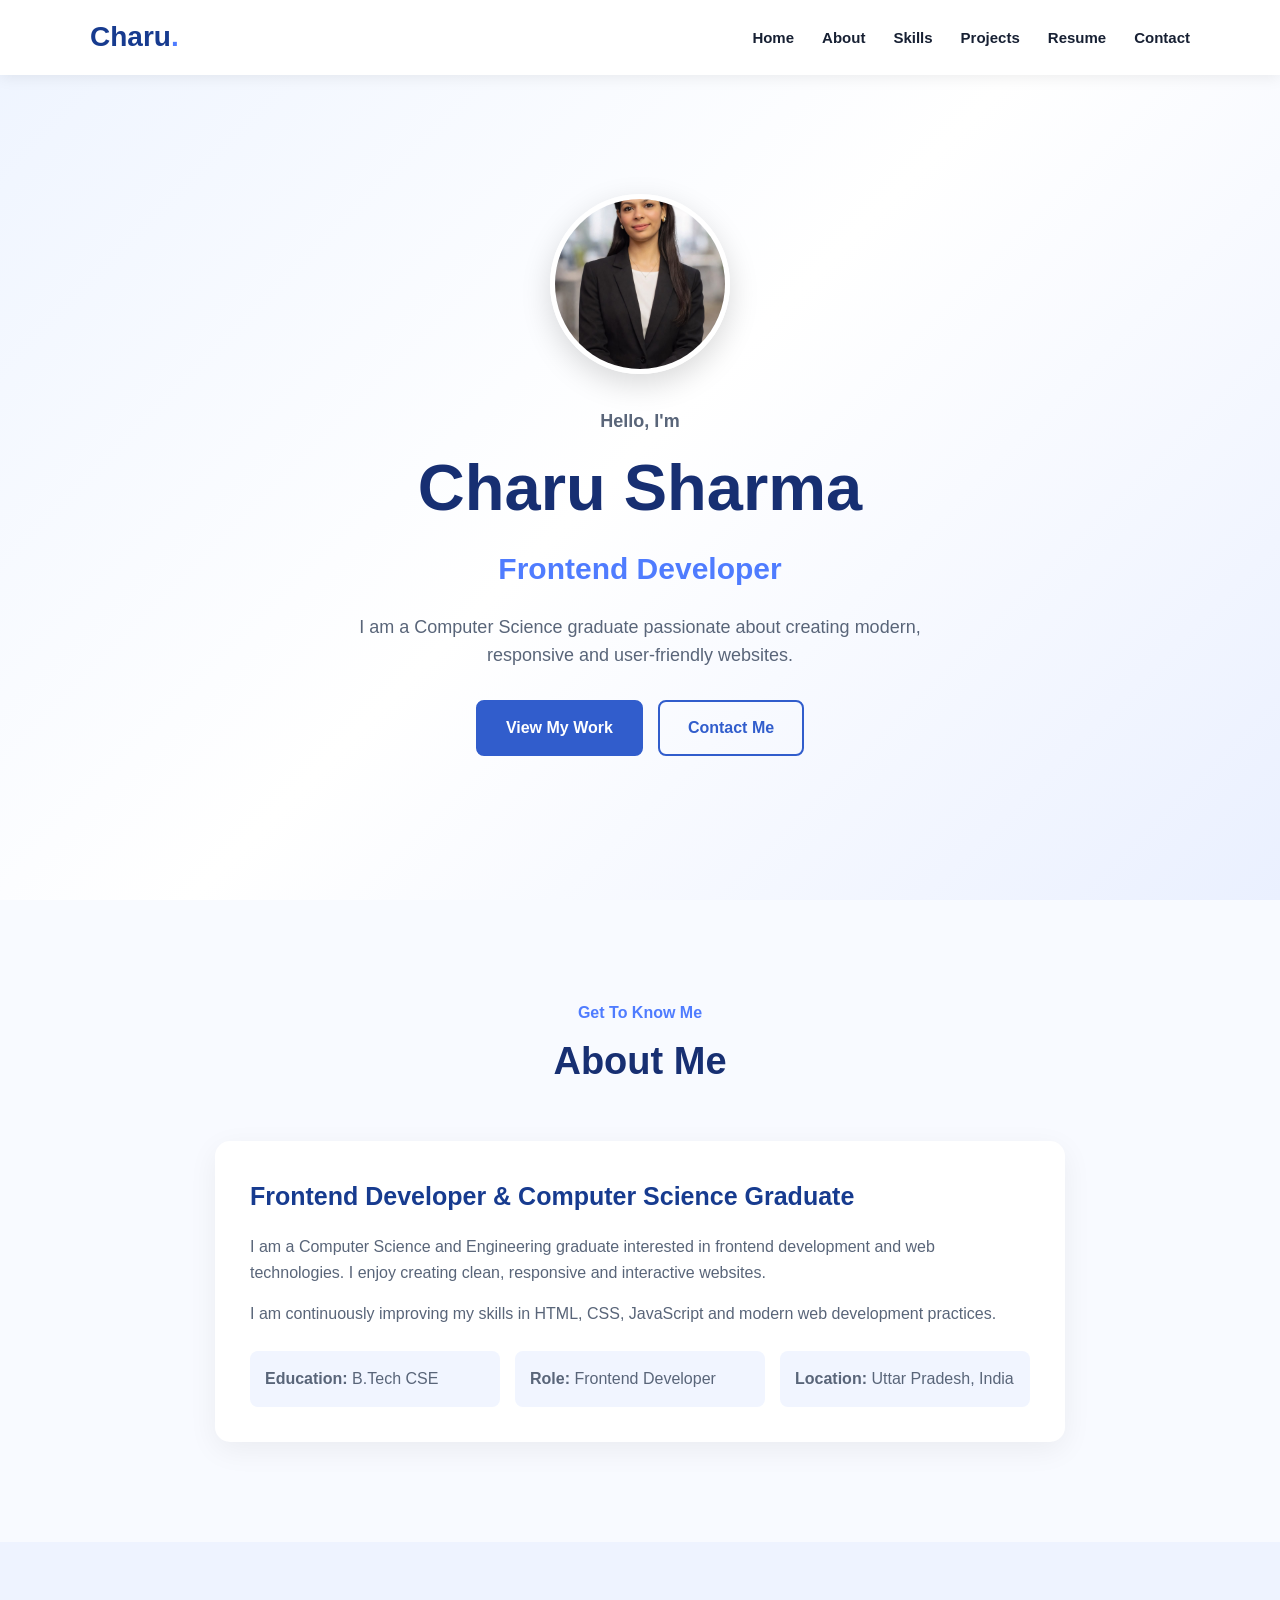
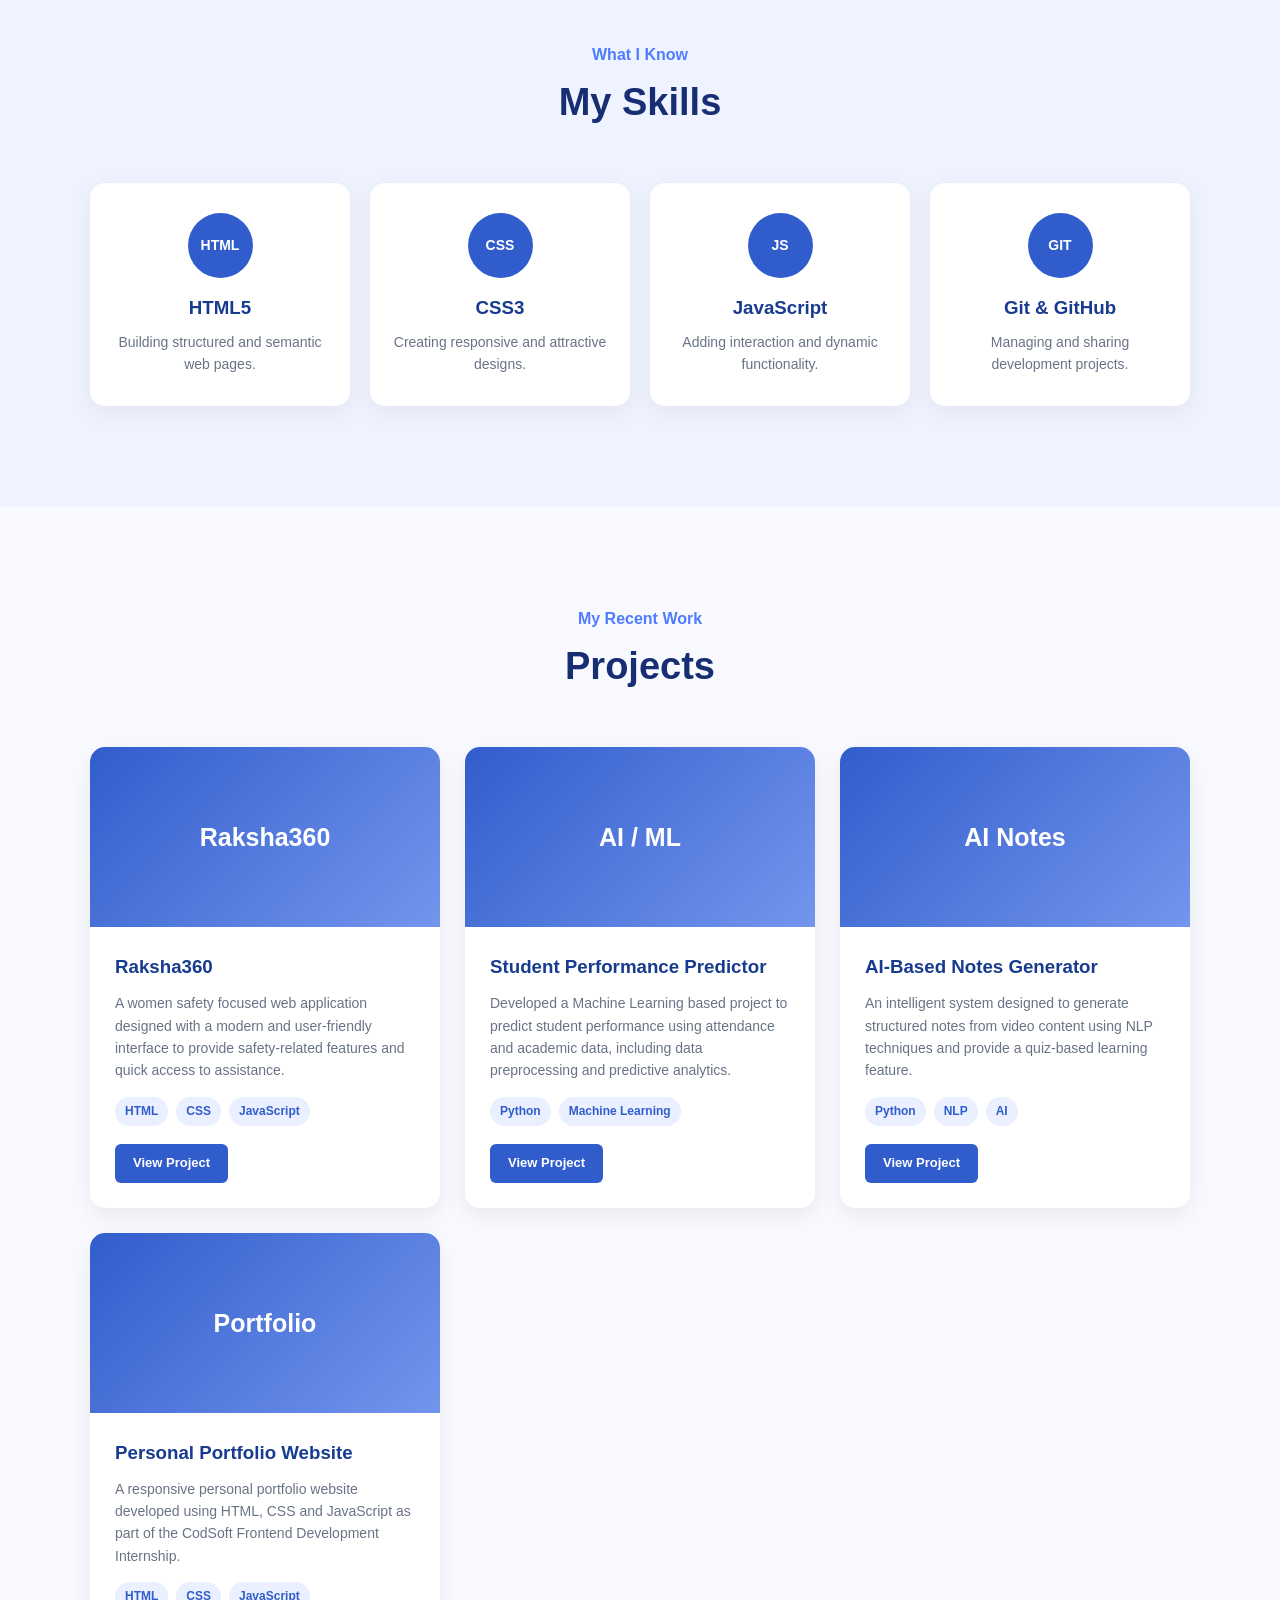
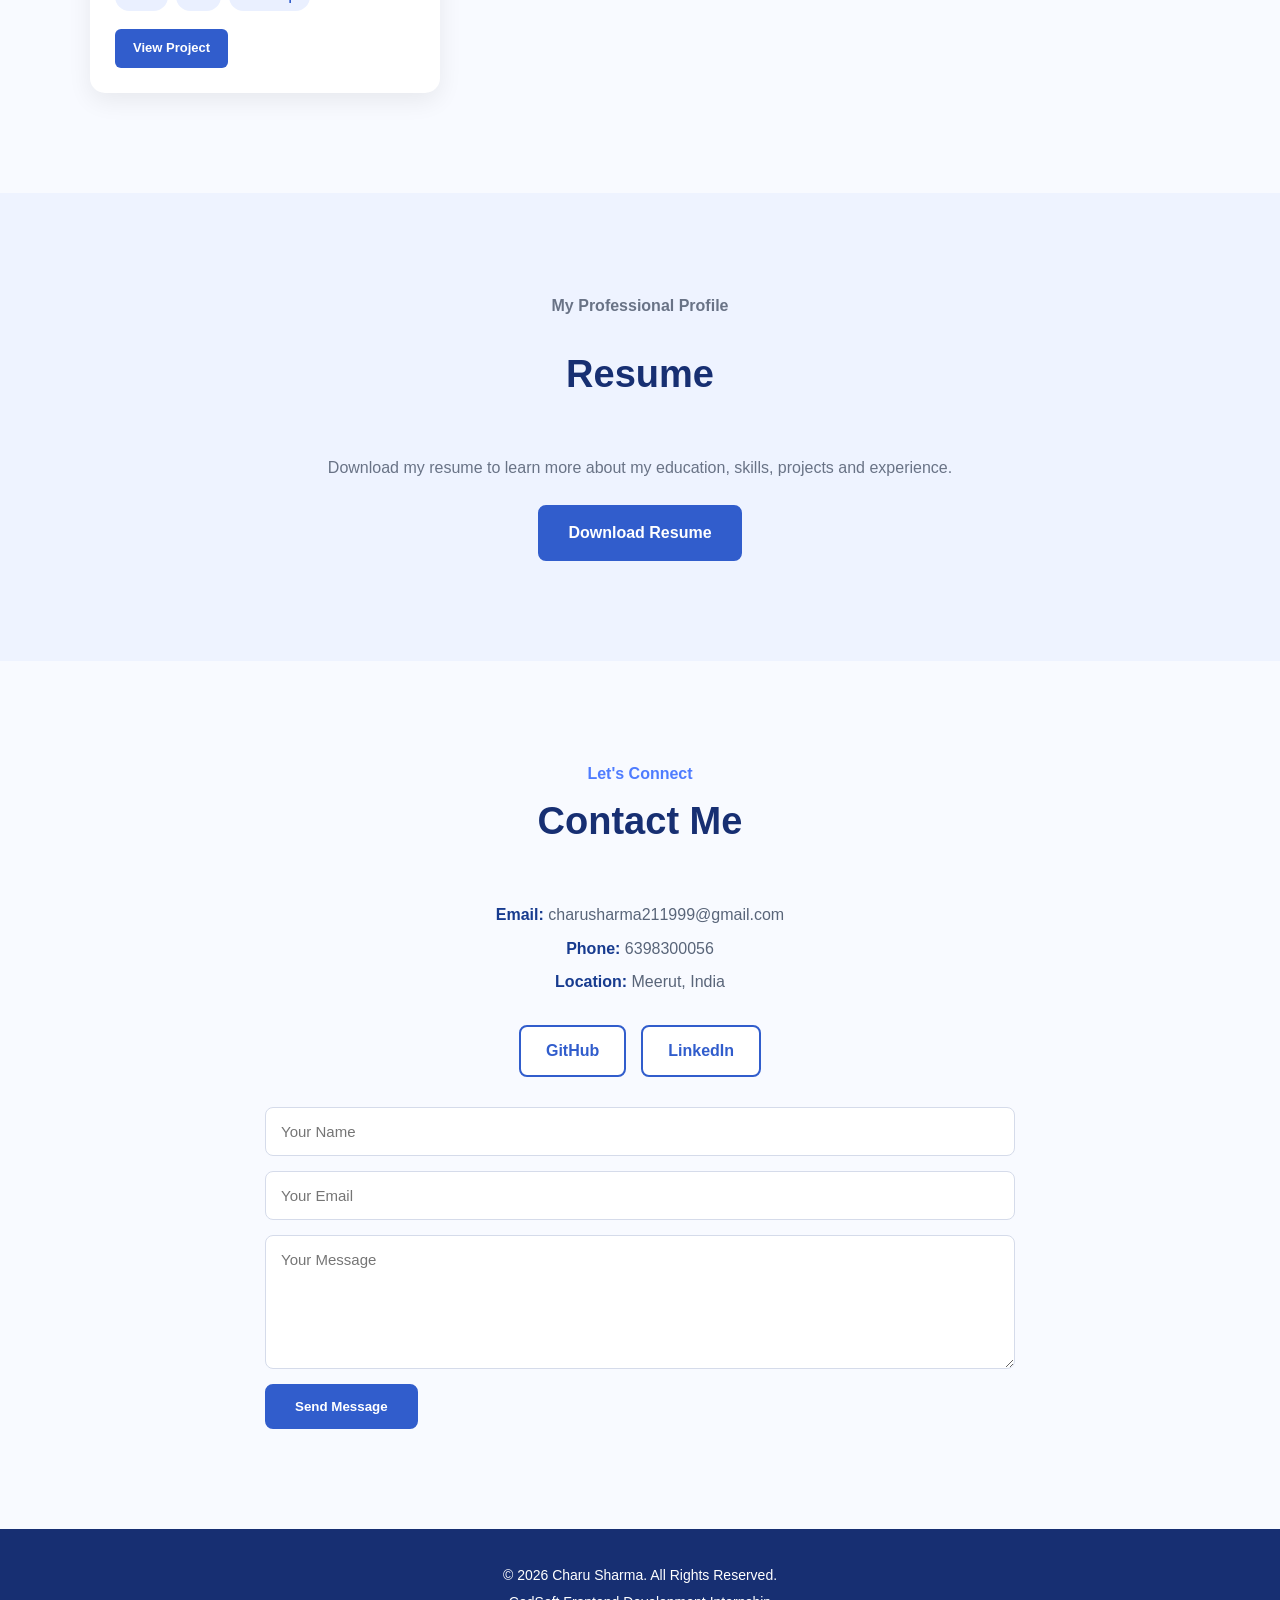
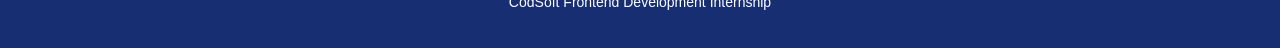
==== index.html @ c774f47f "Add files via upload Add Cod Soft Task 1 Portfolio" ====
<!DOCTYPE html>
<html lang="en">
<head>
    <meta charset="UTF-8">
    <meta name="viewport" content="width=device-width, initial-scale=1.0">

    <title>Charu Sharma | Frontend Developer</title>

    <link rel="stylesheet" href="style.css">
</head>

<body>

    <!-- Navigation Bar -->
    <header>
        <nav class="navbar">

            <div class="logo">Charu<span>.</span></div>

            <ul class="nav-links">
                <li><a href="#home">Home</a></li>
                <li><a href="#about">About</a></li>
                <li><a href="#skills">Skills</a></li>
                <li><a href="#projects">Projects</a></li>
                <li><a href="#resume">Resume</a></li>
                <li><a href="#contact">Contact</a></li>
            </ul>

            <button class="menu-btn" onclick="toggleMenu()">☰</button>

        </nav>
    </header>


    <!-- Home Section -->
    <section id="home" class="hero">

        <div class="hero-content">

            <img src="profile.jpg" alt="Charu Sharma" class="profile-photo">

            <p class="small-text">Hello, I'm</p>

            <h1>Charu Sharma</h1>

            <h2>Frontend Developer</h2>

            <p>
                I am a Computer Science graduate passionate about
                creating modern, responsive and user-friendly websites.
            </p>

            <div class="hero-buttons">
                <a href="#projects" class="btn">View My Work</a>
                <a href="#contact" class="btn outline-btn">Contact Me</a>
            </div>

        </div>

    </section>


    <!-- About Section -->
    <section id="about" class="section">

        <div class="section-title">
            <p>Get To Know Me</p>
            <h2>About Me</h2>
        </div>

        <div class="about-content">

            <div class="about-text">

                <h3>Frontend Developer & Computer Science Graduate</h3>

                <p>
                    I am a Computer Science and Engineering graduate
                    interested in frontend development and web technologies.
                    I enjoy creating clean, responsive and interactive
                    websites.
                </p>

                <p>
                    I am continuously improving my skills in HTML, CSS,
                    JavaScript and modern web development practices.
                </p>

                <div class="about-info">
                    <p><strong>Education:</strong> B.Tech CSE</p>
                    <p><strong>Role:</strong> Frontend Developer</p>
                    <p><strong>Location:</strong> Uttar Pradesh, India</p>
                </div>

            </div>

        </div>

    </section>


    <!-- Skills Section -->
    <section id="skills" class="section skills-section">

        <div class="section-title">
            <p>What I Know</p>
            <h2>My Skills</h2>
        </div>

        <div class="skills-container">

            <div class="skill-card">
                <div class="skill-icon">HTML</div>
                <h3>HTML5</h3>
                <p>Building structured and semantic web pages.</p>
            </div>

            <div class="skill-card">
                <div class="skill-icon">CSS</div>
                <h3>CSS3</h3>
                <p>Creating responsive and attractive designs.</p>
            </div>

            <div class="skill-card">
                <div class="skill-icon">JS</div>
                <h3>JavaScript</h3>
                <p>Adding interaction and dynamic functionality.</p>
            </div>

            <div class="skill-card">
                <div class="skill-icon">GIT</div>
                <h3>Git & GitHub</h3>
                <p>Managing and sharing development projects.</p>
            </div>

        </div>

    </section>


    <!-- Projects Section -->
    <!-- Projects Section -->
<section id="projects" class="section">

    <div class="section-title">
        <p>My Recent Work</p>
        <h2>Projects</h2>
    </div>

    <div class="projects-container">

        <!-- Project 1: Raksha360 -->
        <div class="project-card">

            <div class="project-image">
                Raksha360
            </div>

            <div class="project-content">

                <h3>Raksha360</h3>

                <p>
                    A women safety focused web application designed
                    with a modern and user-friendly interface to provide
                    safety-related features and quick access to assistance.
                </p>

                <div class="project-tags">
                    <span>HTML</span>
                    <span>CSS</span>
                    <span>JavaScript</span>
                </div>

                <a href="#" class="project-btn">
                    View Project
                </a>

            </div>

        </div>


        <!-- Project 2: Student Performance Predictor -->
        <div class="project-card">

            <div class="project-image">
                AI / ML
            </div>

            <div class="project-content">

                <h3>Student Performance Predictor</h3>

                <p>
                    Developed a Machine Learning based project to predict
                    student performance using attendance and academic data,
                    including data preprocessing and predictive analytics.
                </p>

                <div class="project-tags">
                    <span>Python</span>
                    <span>Machine Learning</span>
                </div>

                <a href="#" class="project-btn">
                    View Project
                </a>

            </div>

        </div>


        <!-- Project 3: AI-Based Notes Generator -->
        <div class="project-card">

            <div class="project-image">
                AI Notes
            </div>

            <div class="project-content">

                <h3>AI-Based Notes Generator</h3>

                <p>
                    An intelligent system designed to generate structured
                    notes from video content using NLP techniques and
                    provide a quiz-based learning feature.
                </p>

                <div class="project-tags">
                    <span>Python</span>
                    <span>NLP</span>
                    <span>AI</span>
                </div>

                <a href="#" class="project-btn">
                    View Project
                </a>

            </div>

        </div>


        <!-- Project 4: Personal Portfolio -->
        <div class="project-card">

            <div class="project-image">
                Portfolio
            </div>

            <div class="project-content">

                <h3>Personal Portfolio Website</h3>

                <p>
                    A responsive personal portfolio website developed
                    using HTML, CSS and JavaScript as part of the
                    CodSoft Frontend Development Internship.
                </p>

                <div class="project-tags">
                    <span>HTML</span>
                    <span>CSS</span>
                    <span>JavaScript</span>
                </div>

                <a href="#home" class="project-btn">
                    View Project
                </a>

            </div>

        </div>

    </div>

</section>


    <!-- Resume Section -->
    <section id="resume" class="section resume-section">

        <div class="section-title">
            <p>My Professional Profile</p>
            <h2>Resume</h2>
        </div>

        <p>
            Download my resume to learn more about my education,
            skills, projects and experience.
        </p>

        <a href="resume.pdf" download class="btn">
            Download Resume
        </a>

    </section>


    <!-- Contact Section -->
    <section id="contact" class="section contact-section">

        <div class="section-title">
            <p>Let's Connect</p>
            <h2>Contact Me</h2>
        </div>

        <div class="contact-info">

    <p>
        <strong>Email:</strong>
        charusharma211999@gmail.com
    </p>

    <p>
        <strong>Phone:</strong>
        6398300056
    </p>

    <p>
        <strong>Location:</strong>
        Meerut, India
    </p>

</div>

        <div class="social-links">

    <a href="https://github.com/" target="_blank" class="social-btn">
        GitHub
    </a>

    <a href="https://www.linkedin.com/in/charu-sharma-54b34525b/" target="_blank" class="social-btn">
        LinkedIn
    </a>

</div>

        <form id="contactForm" class="contact-form">

            <input
                type="text"
                id="name"
                placeholder="Your Name"
                required
            >

            <input
                type="email"
                id="email"
                placeholder="Your Email"
                required
            >

            <textarea
                id="message"
                rows="6"
                placeholder="Your Message"
                required
            ></textarea>

            <button type="submit" class="btn">
                Send Message
            </button>

        </form>

    </section>


    <!-- Footer -->
    <footer>

        <p>
            © 2026 Charu Sharma. All Rights Reserved.
        </p>

        <p>
            CodSoft Frontend Development Internship
        </p>

    </footer>


    <script src="script.js"></script>

</body>
</html>
---- style.css ----
/* =========================
   GLOBAL STYLES
========================= */

* {
    margin: 0;
    padding: 0;
    box-sizing: border-box;
    scroll-behavior: smooth;
}

html {
    scroll-behavior: smooth;
}

body {
    font-family: Arial, Helvetica, sans-serif;
    background: #f8faff;
    color: #172033;
    line-height: 1.6;
}

a {
    text-decoration: none;
    color: inherit;
}

ul {
    list-style: none;
}

section {
    scroll-margin-top: 80px;
}


/* =========================
   NAVIGATION
========================= */

header {
    position: fixed;
    top: 0;
    width: 100%;
    z-index: 1000;
    background: rgba(255, 255, 255, 0.96);
    box-shadow: 0 2px 15px rgba(0, 0, 0, 0.08);
}

.navbar {
    max-width: 1150px;
    margin: auto;
    height: 75px;
    padding: 0 25px;

    display: flex;
    align-items: center;
    justify-content: space-between;
}

.logo {
    font-size: 28px;
    font-weight: bold;
    color: #173b8f;
}

.logo span {
    color: #4f7cff;
}

.nav-links {
    display: flex;
    gap: 28px;
}

.nav-links a {
    font-size: 15px;
    font-weight: 600;
    transition: 0.3s;
}

.nav-links a:hover {
    color: #3565d4;
}

.menu-btn {
    display: none;
    border: none;
    background: none;
    font-size: 28px;
    cursor: pointer;
}


/* =========================
   HERO / HOME
========================= */

.hero {
    min-height: 100vh;

    display: flex;
    align-items: center;
    justify-content: center;

    text-align: center;

    padding: 120px 25px 70px;

    background:
        linear-gradient(
            135deg,
            #eef4ff,
            #ffffff,
            #eaf0ff
        );
}

.hero-content {
    max-width: 750px;
}

.small-text {
    color: #4f7cff;
    font-size: 20px;
    font-weight: 600;
    margin-bottom: 10px;
}

.hero h1 {
    font-size: 65px;
    color: #172f72;
    margin-bottom: 5px;
}

.hero h2 {
    font-size: 30px;
    color: #4f7cff;
    margin-bottom: 20px;
}

.hero p {
    font-size: 18px;
    color: #596579;
    max-width: 650px;
    margin: auto;
}


/* =========================
   BUTTONS
========================= */

.hero-buttons {
    margin-top: 30px;

    display: flex;
    justify-content: center;
    gap: 15px;
    flex-wrap: wrap;
}

.btn {
    display: inline-block;

    padding: 13px 28px;

    background: #315dcc;
    color: white;

    border-radius: 8px;

    font-weight: bold;

    border: 2px solid #315dcc;

    cursor: pointer;

    transition: 0.3s;
}

.btn:hover {
    transform: translateY(-3px);
    box-shadow: 0 8px 20px rgba(49, 93, 204, 0.25);
}

.outline-btn {
    background: transparent;
    color: #315dcc;
}


/* =========================
   COMMON SECTION
========================= */

.section {
    max-width: 1150px;
    margin: auto;

    padding: 100px 25px;
}

.section-title {
    text-align: center;
    margin-bottom: 50px;
}

.section-title p {
    color: #4f7cff;
    font-weight: 600;
    margin-bottom: 5px;
}

.section-title h2 {
    font-size: 38px;
    color: #172f72;
}


/* =========================
   ABOUT
========================= */

.about-content {
    max-width: 850px;
    margin: auto;
}

.about-text {
    background: white;

    padding: 35px;

    border-radius: 15px;

    box-shadow: 0 8px 30px rgba(0, 0, 0, 0.06);
}

.about-text h3 {
    color: #173b8f;
    font-size: 25px;
    margin-bottom: 18px;
}

.about-text p {
    color: #596579;
    margin-bottom: 15px;
}

.about-info {
    margin-top: 25px;

    display: grid;
    grid-template-columns: repeat(3, 1fr);

    gap: 15px;
}

.about-info p {
    background: #f1f5ff;
    padding: 15px;
    border-radius: 8px;
    margin: 0;
}


/* =========================
   SKILLS
========================= */

.skills-section {
    max-width: none;
    background: #eef3ff;
}

.skills-section .section-title,
.skills-container {
    max-width: 1100px;
    margin-left: auto;
    margin-right: auto;
}

.skills-container {
    display: grid;

    grid-template-columns:
        repeat(4, 1fr);

    gap: 20px;
}

.skill-card {
    background: white;

    padding: 30px 20px;

    text-align: center;

    border-radius: 15px;

    box-shadow: 0 7px 25px rgba(0, 0, 0, 0.06);

    transition: 0.3s;
}

.skill-card:hover {
    transform: translateY(-8px);
}

.skill-icon {
    width: 65px;
    height: 65px;

    margin: 0 auto 15px;

    border-radius: 50%;

    display: flex;
    align-items: center;
    justify-content: center;

    background: #315dcc;
    color: white;

    font-weight: bold;
    font-size: 14px;
}

.skill-card h3 {
    color: #173b8f;
    margin-bottom: 8px;
}

.skill-card p {
    color: #697386;
    font-size: 14px;
}


/* =========================
   PROJECTS
========================= */

.projects-container {
    display: grid;

    grid-template-columns:
        repeat(3, 1fr);

    gap: 25px;
}

.project-card {
    background: white;

    border-radius: 15px;

    overflow: hidden;

    box-shadow: 0 8px 25px rgba(0, 0, 0, 0.07);

    transition: 0.3s;
}

.project-card:hover {
    transform: translateY(-8px);
}

.project-image {
    height: 180px;

    display: flex;
    align-items: center;
    justify-content: center;

    background:
        linear-gradient(
            135deg,
            #315dcc,
            #7395ed
        );

    color: white;

    font-size: 25px;
    font-weight: bold;
}

.project-content {
    padding: 25px;
}

.project-content h3 {
    color: #173b8f;
    margin-bottom: 10px;
}

.project-content p {
    color: #697386;
    font-size: 14px;
    margin-bottom: 15px;
}

.project-tags {
    display: flex;
    gap: 8px;
    flex-wrap: wrap;
}

.project-tags span {
    padding: 5px 10px;

    border-radius: 20px;

    background: #eaf0ff;

    color: #315dcc;

    font-size: 12px;

    font-weight: bold;
}


/* =========================
   RESUME
========================= */

.resume-section {
    text-align: center;
    background: #eef3ff;
    max-width: none;
}

.resume-section p {
    color: #697386;
    margin-bottom: 25px;
}


/* =========================
   CONTACT
========================= */

.contact-section {
    max-width: 800px;
}

.contact-form {
    display: flex;
    flex-direction: column;
    gap: 15px;
}

.contact-form input,
.contact-form textarea {
    width: 100%;

    padding: 15px;

    border: 1px solid #d5dbea;

    border-radius: 8px;

    font-family: inherit;
    font-size: 15px;

    outline: none;

    transition: 0.3s;
}

.contact-form input:focus,
.contact-form textarea:focus {
    border-color: #315dcc;

    box-shadow:
        0 0 0 3px rgba(49, 93, 204, 0.1);
}

.contact-form textarea {
    resize: vertical;
}

.contact-form button {
    align-self: flex-start;
}


/* =========================
   FOOTER
========================= */

footer {
    background: #172f72;

    color: white;

    text-align: center;

    padding: 30px 20px;
}

footer p {
    margin: 5px 0;
    font-size: 14px;
}


/* =========================
   RESPONSIVE DESIGN
========================= */

@media (max-width: 900px) {

    .skills-container {
        grid-template-columns:
            repeat(2, 1fr);
    }

    .projects-container {
        grid-template-columns:
            repeat(2, 1fr);
    }

    .about-info {
        grid-template-columns: 1fr;
    }

    .hero h1 {
        font-size: 52px;
    }
}


@media (max-width: 700px) {

    .navbar {
        position: relative;
    }

    .nav-links {
        position: absolute;

        top: 75px;
        left: 0;

        width: 100%;

        background: white;

        flex-direction: column;

        align-items: center;

        padding: 20px 0;

        gap: 18px;

        display: none;

        box-shadow: 0 8px 15px rgba(0, 0, 0, 0.08);
    }

    .nav-links.active {
        display: flex;
    }

    .menu-btn {
        display: block;
    }

    .hero h1 {
        font-size: 43px;
    }

    .hero h2 {
        font-size: 25px;
    }

    .hero p {
        font-size: 16px;
    }

    .section {
        padding: 80px 20px;
    }

    .section-title h2 {
        font-size: 32px;
    }

    .skills-container,
    .projects-container {
        grid-template-columns: 1fr;
    }

    .about-text {
        padding: 25px;
    }
}


@media (max-width: 450px) {

    .hero h1 {
        font-size: 36px;
    }

    .hero h2 {
        font-size: 22px;
    }

    .btn {
        width: 100%;
        text-align: center;
    }

    .hero-buttons {
        flex-direction: column;
    }
}
/* =========================
   PROFILE PHOTO
========================= */

.profile-photo {
    width: 180px;
    height: 180px;

    object-fit: cover;

    border-radius: 50%;

    border: 5px solid white;

    box-shadow: 0 10px 30px rgba(0, 0, 0, 0.15);

    margin-bottom: 25px;

    transition: 0.3s;
}

.profile-photo:hover {
    transform: scale(1.05);
}

/* =========================
   SOCIAL LINKS
========================= */

.social-links {
    display: flex;
    justify-content: center;
    gap: 15px;
    margin-bottom: 30px;
    flex-wrap: wrap;
}

.social-btn {
    display: inline-block;
    padding: 11px 25px;

    border: 2px solid #315dcc;
    border-radius: 8px;

    color: #315dcc;
    background: white;

    font-weight: bold;

    transition: 0.3s;
}

.social-btn:hover {
    background: #315dcc;
    color: white;
    transform: translateY(-3px);
}

/* =========================
   PROJECT BUTTON
========================= */

.project-btn {
    display: inline-block;

    margin-top: 18px;

    padding: 9px 18px;

    background: #315dcc;
    color: white;

    border-radius: 6px;

    font-size: 13px;
    font-weight: bold;

    transition: 0.3s;
}

.project-btn:hover {
    background: #173b8f;
    transform: translateY(-2px);
}

/* =========================
   CONTACT INFORMATION
========================= */

.contact-info {
    text-align: center;
    margin-bottom: 30px;
}

.contact-info p {
    margin: 8px 0;
    color: #596579;
}

.contact-info strong {
    color: #173b8f;
}
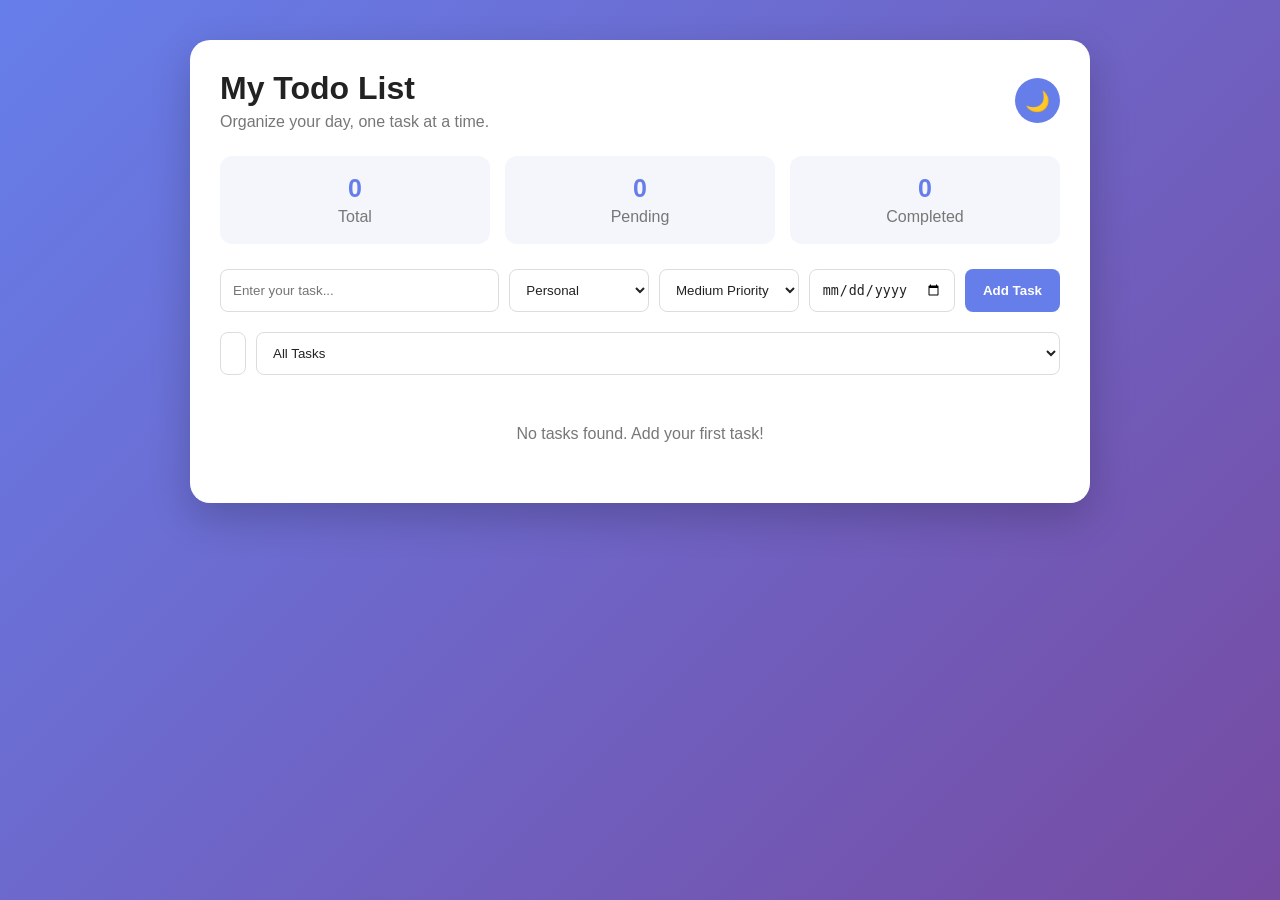
==== commit 7b8bc26b: "Add files via upload" ====
--- a/index.html
+++ b/index.html
@@ -1,389 +1,99 @@
+
 <!DOCTYPE html>
 <html lang="en">
 <head>
     <meta charset="UTF-8">
     <meta name="viewport" content="width=device-width, initial-scale=1.0">
-
-    <title>Charu Sharma | Frontend Developer</title>
-
+    <title>Charu's Todo List</title>
     <link rel="stylesheet" href="style.css">
 </head>
 
 <body>
 
-    <!-- Navigation Bar -->
-    <header>
-        <nav class="navbar">
+    <div class="app">
 
-            <div class="logo">Charu<span>.</span></div>
+        <header>
+            <div>
+                <h1>My Todo List</h1>
+                <p>Organize your day, one task at a time.</p>
+            </div>
 
-            <ul class="nav-links">
-                <li><a href="#home">Home</a></li>
-                <li><a href="#about">About</a></li>
-                <li><a href="#skills">Skills</a></li>
-                <li><a href="#projects">Projects</a></li>
-                <li><a href="#resume">Resume</a></li>
-                <li><a href="#contact">Contact</a></li>
-            </ul>
+            <button id="themeBtn" class="theme-btn">🌙</button>
+        </header>
 
-            <button class="menu-btn" onclick="toggleMenu()">☰</button>
+        <!-- Statistics -->
+        <div class="stats">
+            <div class="stat-card">
+                <h3 id="totalCount">0</h3>
+                <p>Total</p>
+            </div>
 
-        </nav>
-    </header>
+            <div class="stat-card">
+                <h3 id="pendingCount">0</h3>
+                <p>Pending</p>
+            </div>
 
+            <div class="stat-card">
+                <h3 id="completedCount">0</h3>
+                <p>Completed</p>
+            </div>
+        </div>
 
-    <!-- Home Section -->
-    <section id="home" class="hero">
+        <!-- Add Task -->
+        <div class="task-form">
 
-        <div class="hero-content">
+            <input
+                type="text"
+                id="taskInput"
+                placeholder="Enter your task..."
+                maxlength="100"
+            >
 
-            <img src="profile.jpg" alt="Charu Sharma" class="profile-photo">
+            <select id="categoryInput">
+                <option value="Personal">Personal</option>
+                <option value="Work">Work</option>
+                <option value="Study">Study</option>
+                <option value="Other">Other</option>
+            </select>
 
-            <p class="small-text">Hello, I'm</p>
+            <select id="priorityInput">
+                <option value="Low">Low Priority</option>
+                <option value="Medium" selected>Medium Priority</option>
+                <option value="High">High Priority</option>
+            </select>
 
-            <h1>Charu Sharma</h1>
+            <input type="date" id="dateInput">
 
-            <h2>Frontend Developer</h2>
-
-            <p>
-                I am a Computer Science graduate passionate about
-                creating modern, responsive and user-friendly websites.
-            </p>
-
-            <div class="hero-buttons">
-                <a href="#projects" class="btn">View My Work</a>
-                <a href="#contact" class="btn outline-btn">Contact Me</a>
-            </div>
+            <button id="addBtn">Add Task</button>
 
         </div>
 
-    </section>
+        <!-- Search and Filter -->
+        <div class="controls">
 
+            <input
+                type="text"
+                id="searchInput"
+                placeholder="🔎 Search tasks..."
+            >
 
-    <!-- About Section -->
-    <section id="about" class="section">
-
-        <div class="section-title">
-            <p>Get To Know Me</p>
-            <h2>About Me</h2>
-        </div>
-
-        <div class="about-content">
-
-            <div class="about-text">
-
-                <h3>Frontend Developer & Computer Science Graduate</h3>
-
-                <p>
-                    I am a Computer Science and Engineering graduate
-                    interested in frontend development and web technologies.
-                    I enjoy creating clean, responsive and interactive
-                    websites.
-                </p>
-
-                <p>
-                    I am continuously improving my skills in HTML, CSS,
-                    JavaScript and modern web development practices.
-                </p>
-
-                <div class="about-info">
-                    <p><strong>Education:</strong> B.Tech CSE</p>
-                    <p><strong>Role:</strong> Frontend Developer</p>
-                    <p><strong>Location:</strong> Uttar Pradesh, India</p>
-                </div>
-
-            </div>
+            <select id="filterInput">
+                <option value="all">All Tasks</option>
+                <option value="pending">Pending</option>
+                <option value="completed">Completed</option>
+                <option value="high">High Priority</option>
+            </select>
 
         </div>
 
-    </section>
-
-
-    <!-- Skills Section -->
-    <section id="skills" class="section skills-section">
-
-        <div class="section-title">
-            <p>What I Know</p>
-            <h2>My Skills</h2>
+        <!-- Task List -->
+        <div id="emptyMessage" class="empty-message">
+            No tasks found. Add your first task!
         </div>
 
-        <div class="skills-container">
-
-            <div class="skill-card">
-                <div class="skill-icon">HTML</div>
-                <h3>HTML5</h3>
-                <p>Building structured and semantic web pages.</p>
-            </div>
-
-            <div class="skill-card">
-                <div class="skill-icon">CSS</div>
-                <h3>CSS3</h3>
-                <p>Creating responsive and attractive designs.</p>
-            </div>
-
-            <div class="skill-card">
-                <div class="skill-icon">JS</div>
-                <h3>JavaScript</h3>
-                <p>Adding interaction and dynamic functionality.</p>
-            </div>
-
-            <div class="skill-card">
-                <div class="skill-icon">GIT</div>
-                <h3>Git & GitHub</h3>
-                <p>Managing and sharing development projects.</p>
-            </div>
-
-        </div>
-
-    </section>
-
-
-    <!-- Projects Section -->
-    <!-- Projects Section -->
-<section id="projects" class="section">
-
-    <div class="section-title">
-        <p>My Recent Work</p>
-        <h2>Projects</h2>
-    </div>
-
-    <div class="projects-container">
-
-        <!-- Project 1: Raksha360 -->
-        <div class="project-card">
-
-            <div class="project-image">
-                Raksha360
-            </div>
-
-            <div class="project-content">
-
-                <h3>Raksha360</h3>
-
-                <p>
-                    A women safety focused web application designed
-                    with a modern and user-friendly interface to provide
-                    safety-related features and quick access to assistance.
-                </p>
-
-                <div class="project-tags">
-                    <span>HTML</span>
-                    <span>CSS</span>
-                    <span>JavaScript</span>
-                </div>
-
-                <a href="#" class="project-btn">
-                    View Project
-                </a>
-
-            </div>
-
-        </div>
-
-
-        <!-- Project 2: Student Performance Predictor -->
-        <div class="project-card">
-
-            <div class="project-image">
-                AI / ML
-            </div>
-
-            <div class="project-content">
-
-                <h3>Student Performance Predictor</h3>
-
-                <p>
-                    Developed a Machine Learning based project to predict
-                    student performance using attendance and academic data,
-                    including data preprocessing and predictive analytics.
-                </p>
-
-                <div class="project-tags">
-                    <span>Python</span>
-                    <span>Machine Learning</span>
-                </div>
-
-                <a href="#" class="project-btn">
-                    View Project
-                </a>
-
-            </div>
-
-        </div>
-
-
-        <!-- Project 3: AI-Based Notes Generator -->
-        <div class="project-card">
-
-            <div class="project-image">
-                AI Notes
-            </div>
-
-            <div class="project-content">
-
-                <h3>AI-Based Notes Generator</h3>
-
-                <p>
-                    An intelligent system designed to generate structured
-                    notes from video content using NLP techniques and
-                    provide a quiz-based learning feature.
-                </p>
-
-                <div class="project-tags">
-                    <span>Python</span>
-                    <span>NLP</span>
-                    <span>AI</span>
-                </div>
-
-                <a href="#" class="project-btn">
-                    View Project
-                </a>
-
-            </div>
-
-        </div>
-
-
-        <!-- Project 4: Personal Portfolio -->
-        <div class="project-card">
-
-            <div class="project-image">
-                Portfolio
-            </div>
-
-            <div class="project-content">
-
-                <h3>Personal Portfolio Website</h3>
-
-                <p>
-                    A responsive personal portfolio website developed
-                    using HTML, CSS and JavaScript as part of the
-                    CodSoft Frontend Development Internship.
-                </p>
-
-                <div class="project-tags">
-                    <span>HTML</span>
-                    <span>CSS</span>
-                    <span>JavaScript</span>
-                </div>
-
-                <a href="#home" class="project-btn">
-                    View Project
-                </a>
-
-            </div>
-
-        </div>
+        <ul id="taskList"></ul>
 
     </div>
-
-</section>
-
-
-    <!-- Resume Section -->
-    <section id="resume" class="section resume-section">
-
-        <div class="section-title">
-            <p>My Professional Profile</p>
-            <h2>Resume</h2>
-        </div>
-
-        <p>
-            Download my resume to learn more about my education,
-            skills, projects and experience.
-        </p>
-
-        <a href="resume.pdf" download class="btn">
-            Download Resume
-        </a>
-
-    </section>
-
-
-    <!-- Contact Section -->
-    <section id="contact" class="section contact-section">
-
-        <div class="section-title">
-            <p>Let's Connect</p>
-            <h2>Contact Me</h2>
-        </div>
-
-        <div class="contact-info">
-
-    <p>
-        <strong>Email:</strong>
-        charusharma211999@gmail.com
-    </p>
-
-    <p>
-        <strong>Phone:</strong>
-        6398300056
-    </p>
-
-    <p>
-        <strong>Location:</strong>
-        Meerut, India
-    </p>
-
-</div>
-
-        <div class="social-links">
-
-    <a href="https://github.com/" target="_blank" class="social-btn">
-        GitHub
-    </a>
-
-    <a href="https://www.linkedin.com/in/charu-sharma-54b34525b/" target="_blank" class="social-btn">
-        LinkedIn
-    </a>
-
-</div>
-
-        <form id="contactForm" class="contact-form">
-
-            <input
-                type="text"
-                id="name"
-                placeholder="Your Name"
-                required
-            >
-
-            <input
-                type="email"
-                id="email"
-                placeholder="Your Email"
-                required
-            >
-
-            <textarea
-                id="message"
-                rows="6"
-                placeholder="Your Message"
-                required
-            ></textarea>
-
-            <button type="submit" class="btn">
-                Send Message
-            </button>
-
-        </form>
-
-    </section>
-
-
-    <!-- Footer -->
-    <footer>
-
-        <p>
-            © 2026 Charu Sharma. All Rights Reserved.
-        </p>
-
-        <p>
-            CodSoft Frontend Development Internship
-        </p>
-
-    </footer>
-
 
     <script src="script.js"></script>
 
--- a/style.css
+++ b/style.css
@@ -1,725 +1,299 @@
-/* =========================
-   GLOBAL STYLES
-========================= */
-
 * {
     margin: 0;
     padding: 0;
     box-sizing: border-box;
-    scroll-behavior: smooth;
-}
-
-html {
-    scroll-behavior: smooth;
+}
+
+:root {
+    --primary: #667eea;
+    --secondary: #764ba2;
+    --bg: #f4f6fb;
+    --card: #ffffff;
+    --text: #222222;
+    --muted: #777777;
+    --border: #dddddd;
+    --danger: #e74c3c;
+    --success: #27ae60;
+}
+
+body.dark {
+    --bg: #181a20;
+    --card: #242730;
+    --text: #ffffff;
+    --muted: #b8b8b8;
+    --border: #444444;
 }
 
 body {
-    font-family: Arial, Helvetica, sans-serif;
-    background: #f8faff;
-    color: #172033;
-    line-height: 1.6;
-}
-
-a {
-    text-decoration: none;
-    color: inherit;
-}
-
-ul {
+    font-family: Arial, sans-serif;
+    background: linear-gradient(135deg, var(--primary), var(--secondary));
+    min-height: 100vh;
+    padding: 40px 15px;
+    color: var(--text);
+}
+
+.app {
+    width: 100%;
+    max-width: 900px;
+    margin: auto;
+    background: var(--card);
+    padding: 30px;
+    border-radius: 20px;
+    box-shadow: 0 15px 40px rgba(0, 0, 0, 0.2);
+}
+
+header {
+    display: flex;
+    justify-content: space-between;
+    align-items: center;
+    margin-bottom: 25px;
+}
+
+header h1 {
+    font-size: 32px;
+    margin-bottom: 6px;
+}
+
+header p {
+    color: var(--muted);
+}
+
+.theme-btn {
+    width: 45px;
+    height: 45px;
+    border: none;
+    border-radius: 50%;
+    background: var(--primary);
+    color: white;
+    cursor: pointer;
+    font-size: 20px;
+}
+
+/* Statistics */
+
+.stats {
+    display: grid;
+    grid-template-columns: repeat(3, 1fr);
+    gap: 15px;
+    margin-bottom: 25px;
+}
+
+.stat-card {
+    background: var(--bg);
+    padding: 18px;
+    border-radius: 12px;
+    text-align: center;
+}
+
+.stat-card h3 {
+    font-size: 25px;
+    color: var(--primary);
+}
+
+.stat-card p {
+    color: var(--muted);
+    margin-top: 5px;
+}
+
+/* Form */
+
+.task-form {
+    display: grid;
+    grid-template-columns: 2fr 1fr 1fr 1fr auto;
+    gap: 10px;
+    margin-bottom: 20px;
+}
+
+input,
+select {
+    width: 100%;
+    padding: 12px;
+    border: 1px solid var(--border);
+    border-radius: 8px;
+    background: var(--card);
+    color: var(--text);
+    outline: none;
+}
+
+input:focus,
+select:focus {
+    border-color: var(--primary);
+}
+
+#addBtn {
+    padding: 12px 18px;
+    border: none;
+    border-radius: 8px;
+    background: var(--primary);
+    color: white;
+    cursor: pointer;
+    font-weight: bold;
+}
+
+#addBtn:hover {
+    opacity: 0.9;
+}
+
+/* Search */
+
+.controls {
+    display: flex;
+    gap: 10px;
+    margin-bottom: 20px;
+}
+
+#searchInput {
+    flex: 1;
+}
+
+/* Tasks */
+
+#taskList {
     list-style: none;
 }
 
-section {
-    scroll-margin-top: 80px;
-}
-
-
-/* =========================
-   NAVIGATION
-========================= */
-
-header {
-    position: fixed;
-    top: 0;
-    width: 100%;
-    z-index: 1000;
-    background: rgba(255, 255, 255, 0.96);
-    box-shadow: 0 2px 15px rgba(0, 0, 0, 0.08);
-}
-
-.navbar {
-    max-width: 1150px;
-    margin: auto;
-    height: 75px;
-    padding: 0 25px;
-
+.task-item {
     display: flex;
     align-items: center;
     justify-content: space-between;
-}
-
-.logo {
-    font-size: 28px;
+    gap: 15px;
+    padding: 15px;
+    margin-bottom: 12px;
+    background: var(--bg);
+    border-radius: 12px;
+    border-left: 5px solid var(--primary);
+}
+
+.task-main {
+    flex: 1;
+}
+
+.task-title {
+    font-size: 17px;
     font-weight: bold;
-    color: #173b8f;
-}
-
-.logo span {
-    color: #4f7cff;
-}
-
-.nav-links {
-    display: flex;
-    gap: 28px;
-}
-
-.nav-links a {
-    font-size: 15px;
-    font-weight: 600;
-    transition: 0.3s;
-}
-
-.nav-links a:hover {
-    color: #3565d4;
-}
-
-.menu-btn {
-    display: none;
+    margin-bottom: 8px;
+}
+
+.task-item.completed .task-title {
+    text-decoration: line-through;
+    color: var(--muted);
+}
+
+.task-details {
+    display: flex;
+    flex-wrap: wrap;
+    gap: 8px;
+}
+
+.badge {
+    padding: 4px 9px;
+    border-radius: 20px;
+    font-size: 12px;
+    background: #e8e8e8;
+    color: #333;
+}
+
+.priority-high {
+    background: #ffd6d6;
+    color: #c0392b;
+}
+
+.priority-medium {
+    background: #fff0c2;
+    color: #8a6500;
+}
+
+.priority-low {
+    background: #d8f5df;
+    color: #1e7e34;
+}
+
+.actions {
+    display: flex;
+    gap: 7px;
+}
+
+.actions button {
     border: none;
-    background: none;
-    font-size: 28px;
+    padding: 8px 10px;
+    border-radius: 7px;
+    color: white;
     cursor: pointer;
 }
 
-
-/* =========================
-   HERO / HOME
-========================= */
-
-.hero {
-    min-height: 100vh;
-
-    display: flex;
-    align-items: center;
-    justify-content: center;
-
+.complete-btn {
+    background: var(--success);
+}
+
+.edit-btn {
+    background: var(--primary);
+}
+
+.delete-btn {
+    background: var(--danger);
+}
+
+.actions button:hover {
+    opacity: 0.85;
+}
+
+/* Empty */
+
+.empty-message {
     text-align: center;
-
-    padding: 120px 25px 70px;
-
-    background:
-        linear-gradient(
-            135deg,
-            #eef4ff,
-            #ffffff,
-            #eaf0ff
-        );
-}
-
-.hero-content {
-    max-width: 750px;
-}
-
-.small-text {
-    color: #4f7cff;
-    font-size: 20px;
-    font-weight: 600;
-    margin-bottom: 10px;
-}
-
-.hero h1 {
-    font-size: 65px;
-    color: #172f72;
-    margin-bottom: 5px;
-}
-
-.hero h2 {
-    font-size: 30px;
-    color: #4f7cff;
-    margin-bottom: 20px;
-}
-
-.hero p {
-    font-size: 18px;
-    color: #596579;
-    max-width: 650px;
-    margin: auto;
-}
-
-
-/* =========================
-   BUTTONS
-========================= */
-
-.hero-buttons {
-    margin-top: 30px;
-
-    display: flex;
-    justify-content: center;
-    gap: 15px;
-    flex-wrap: wrap;
-}
-
-.btn {
-    display: inline-block;
-
-    padding: 13px 28px;
-
-    background: #315dcc;
-    color: white;
-
-    border-radius: 8px;
-
-    font-weight: bold;
-
-    border: 2px solid #315dcc;
-
-    cursor: pointer;
-
-    transition: 0.3s;
-}
-
-.btn:hover {
-    transform: translateY(-3px);
-    box-shadow: 0 8px 20px rgba(49, 93, 204, 0.25);
-}
-
-.outline-btn {
-    background: transparent;
-    color: #315dcc;
-}
-
-
-/* =========================
-   COMMON SECTION
-========================= */
-
-.section {
-    max-width: 1150px;
-    margin: auto;
-
-    padding: 100px 25px;
-}
-
-.section-title {
-    text-align: center;
-    margin-bottom: 50px;
-}
-
-.section-title p {
-    color: #4f7cff;
-    font-weight: 600;
-    margin-bottom: 5px;
-}
-
-.section-title h2 {
-    font-size: 38px;
-    color: #172f72;
-}
-
-
-/* =========================
-   ABOUT
-========================= */
-
-.about-content {
-    max-width: 850px;
-    margin: auto;
-}
-
-.about-text {
-    background: white;
-
-    padding: 35px;
-
-    border-radius: 15px;
-
-    box-shadow: 0 8px 30px rgba(0, 0, 0, 0.06);
-}
-
-.about-text h3 {
-    color: #173b8f;
-    font-size: 25px;
-    margin-bottom: 18px;
-}
-
-.about-text p {
-    color: #596579;
-    margin-bottom: 15px;
-}
-
-.about-info {
-    margin-top: 25px;
-
-    display: grid;
-    grid-template-columns: repeat(3, 1fr);
-
-    gap: 15px;
-}
-
-.about-info p {
-    background: #f1f5ff;
-    padding: 15px;
-    border-radius: 8px;
-    margin: 0;
-}
-
-
-/* =========================
-   SKILLS
-========================= */
-
-.skills-section {
-    max-width: none;
-    background: #eef3ff;
-}
-
-.skills-section .section-title,
-.skills-container {
-    max-width: 1100px;
-    margin-left: auto;
-    margin-right: auto;
-}
-
-.skills-container {
-    display: grid;
-
-    grid-template-columns:
-        repeat(4, 1fr);
-
-    gap: 20px;
-}
-
-.skill-card {
-    background: white;
-
-    padding: 30px 20px;
-
-    text-align: center;
-
-    border-radius: 15px;
-
-    box-shadow: 0 7px 25px rgba(0, 0, 0, 0.06);
-
-    transition: 0.3s;
-}
-
-.skill-card:hover {
-    transform: translateY(-8px);
-}
-
-.skill-icon {
-    width: 65px;
-    height: 65px;
-
-    margin: 0 auto 15px;
-
-    border-radius: 50%;
-
-    display: flex;
-    align-items: center;
-    justify-content: center;
-
-    background: #315dcc;
-    color: white;
-
-    font-weight: bold;
-    font-size: 14px;
-}
-
-.skill-card h3 {
-    color: #173b8f;
-    margin-bottom: 8px;
-}
-
-.skill-card p {
-    color: #697386;
-    font-size: 14px;
-}
-
-
-/* =========================
-   PROJECTS
-========================= */
-
-.projects-container {
-    display: grid;
-
-    grid-template-columns:
-        repeat(3, 1fr);
-
-    gap: 25px;
-}
-
-.project-card {
-    background: white;
-
-    border-radius: 15px;
-
-    overflow: hidden;
-
-    box-shadow: 0 8px 25px rgba(0, 0, 0, 0.07);
-
-    transition: 0.3s;
-}
-
-.project-card:hover {
-    transform: translateY(-8px);
-}
-
-.project-image {
-    height: 180px;
-
-    display: flex;
-    align-items: center;
-    justify-content: center;
-
-    background:
-        linear-gradient(
-            135deg,
-            #315dcc,
-            #7395ed
-        );
-
-    color: white;
-
-    font-size: 25px;
-    font-weight: bold;
-}
-
-.project-content {
-    padding: 25px;
-}
-
-.project-content h3 {
-    color: #173b8f;
-    margin-bottom: 10px;
-}
-
-.project-content p {
-    color: #697386;
-    font-size: 14px;
-    margin-bottom: 15px;
-}
-
-.project-tags {
-    display: flex;
-    gap: 8px;
-    flex-wrap: wrap;
-}
-
-.project-tags span {
-    padding: 5px 10px;
-
-    border-radius: 20px;
-
-    background: #eaf0ff;
-
-    color: #315dcc;
-
-    font-size: 12px;
-
-    font-weight: bold;
-}
-
-
-/* =========================
-   RESUME
-========================= */
-
-.resume-section {
-    text-align: center;
-    background: #eef3ff;
-    max-width: none;
-}
-
-.resume-section p {
-    color: #697386;
-    margin-bottom: 25px;
-}
-
-
-/* =========================
-   CONTACT
-========================= */
-
-.contact-section {
-    max-width: 800px;
-}
-
-.contact-form {
-    display: flex;
-    flex-direction: column;
-    gap: 15px;
-}
-
-.contact-form input,
-.contact-form textarea {
-    width: 100%;
-
-    padding: 15px;
-
-    border: 1px solid #d5dbea;
-
-    border-radius: 8px;
-
-    font-family: inherit;
-    font-size: 15px;
-
-    outline: none;
-
-    transition: 0.3s;
-}
-
-.contact-form input:focus,
-.contact-form textarea:focus {
-    border-color: #315dcc;
-
-    box-shadow:
-        0 0 0 3px rgba(49, 93, 204, 0.1);
-}
-
-.contact-form textarea {
-    resize: vertical;
-}
-
-.contact-form button {
-    align-self: flex-start;
-}
-
-
-/* =========================
-   FOOTER
-========================= */
-
-footer {
-    background: #172f72;
-
-    color: white;
-
-    text-align: center;
-
-    padding: 30px 20px;
-}
-
-footer p {
-    margin: 5px 0;
-    font-size: 14px;
-}
-
-
-/* =========================
-   RESPONSIVE DESIGN
-========================= */
-
-@media (max-width: 900px) {
-
-    .skills-container {
-        grid-template-columns:
-            repeat(2, 1fr);
-    }
-
-    .projects-container {
-        grid-template-columns:
-            repeat(2, 1fr);
-    }
-
-    .about-info {
+    padding: 30px;
+    color: var(--muted);
+}
+
+/* Responsive */
+
+@media (max-width: 800px) {
+
+    .task-form {
+        grid-template-columns: 1fr 1fr;
+    }
+
+    #taskInput {
+        grid-column: 1 / -1;
+    }
+
+    #addBtn {
+        grid-column: 1 / -1;
+    }
+}
+
+@media (max-width: 550px) {
+
+    body {
+        padding: 15px;
+    }
+
+    .app {
+        padding: 20px;
+    }
+
+    header h1 {
+        font-size: 25px;
+    }
+
+    .stats {
         grid-template-columns: 1fr;
     }
 
-    .hero h1 {
-        font-size: 52px;
-    }
-}
-
-
-@media (max-width: 700px) {
-
-    .navbar {
-        position: relative;
-    }
-
-    .nav-links {
-        position: absolute;
-
-        top: 75px;
-        left: 0;
-
-        width: 100%;
-
-        background: white;
-
+    .task-form {
+        grid-template-columns: 1fr;
+    }
+
+    .controls {
         flex-direction: column;
-
-        align-items: center;
-
-        padding: 20px 0;
-
-        gap: 18px;
-
-        display: none;
-
-        box-shadow: 0 8px 15px rgba(0, 0, 0, 0.08);
-    }
-
-    .nav-links.active {
-        display: flex;
-    }
-
-    .menu-btn {
-        display: block;
-    }
-
-    .hero h1 {
-        font-size: 43px;
-    }
-
-    .hero h2 {
-        font-size: 25px;
-    }
-
-    .hero p {
-        font-size: 16px;
-    }
-
-    .section {
-        padding: 80px 20px;
-    }
-
-    .section-title h2 {
-        font-size: 32px;
-    }
-
-    .skills-container,
-    .projects-container {
-        grid-template-columns: 1fr;
-    }
-
-    .about-text {
-        padding: 25px;
-    }
-}
-
-
-@media (max-width: 450px) {
-
-    .hero h1 {
-        font-size: 36px;
-    }
-
-    .hero h2 {
-        font-size: 22px;
-    }
-
-    .btn {
-        width: 100%;
-        text-align: center;
-    }
-
-    .hero-buttons {
+    }
+
+    .task-item {
         flex-direction: column;
-    }
-}
-/* =========================
-   PROFILE PHOTO
-========================= */
-
-.profile-photo {
-    width: 180px;
-    height: 180px;
-
-    object-fit: cover;
-
-    border-radius: 50%;
-
-    border: 5px solid white;
-
-    box-shadow: 0 10px 30px rgba(0, 0, 0, 0.15);
-
-    margin-bottom: 25px;
-
-    transition: 0.3s;
-}
-
-.profile-photo:hover {
-    transform: scale(1.05);
-}
-
-/* =========================
-   SOCIAL LINKS
-========================= */
-
-.social-links {
-    display: flex;
-    justify-content: center;
-    gap: 15px;
-    margin-bottom: 30px;
-    flex-wrap: wrap;
-}
-
-.social-btn {
-    display: inline-block;
-    padding: 11px 25px;
-
-    border: 2px solid #315dcc;
-    border-radius: 8px;
-
-    color: #315dcc;
-    background: white;
-
-    font-weight: bold;
-
-    transition: 0.3s;
-}
-
-.social-btn:hover {
-    background: #315dcc;
-    color: white;
-    transform: translateY(-3px);
-}
-
-/* =========================
-   PROJECT BUTTON
-========================= */
-
-.project-btn {
-    display: inline-block;
-
-    margin-top: 18px;
-
-    padding: 9px 18px;
-
-    background: #315dcc;
-    color: white;
-
-    border-radius: 6px;
-
-    font-size: 13px;
-    font-weight: bold;
-
-    transition: 0.3s;
-}
-
-.project-btn:hover {
-    background: #173b8f;
-    transform: translateY(-2px);
-}
-
-/* =========================
-   CONTACT INFORMATION
-========================= */
-
-.contact-info {
-    text-align: center;
-    margin-bottom: 30px;
-}
-
-.contact-info p {
-    margin: 8px 0;
-    color: #596579;
-}
-
-.contact-info strong {
-    color: #173b8f;
+        align-items: stretch;
+    }
+
+    .actions {
+        justify-content: flex-end;
+    }
 }
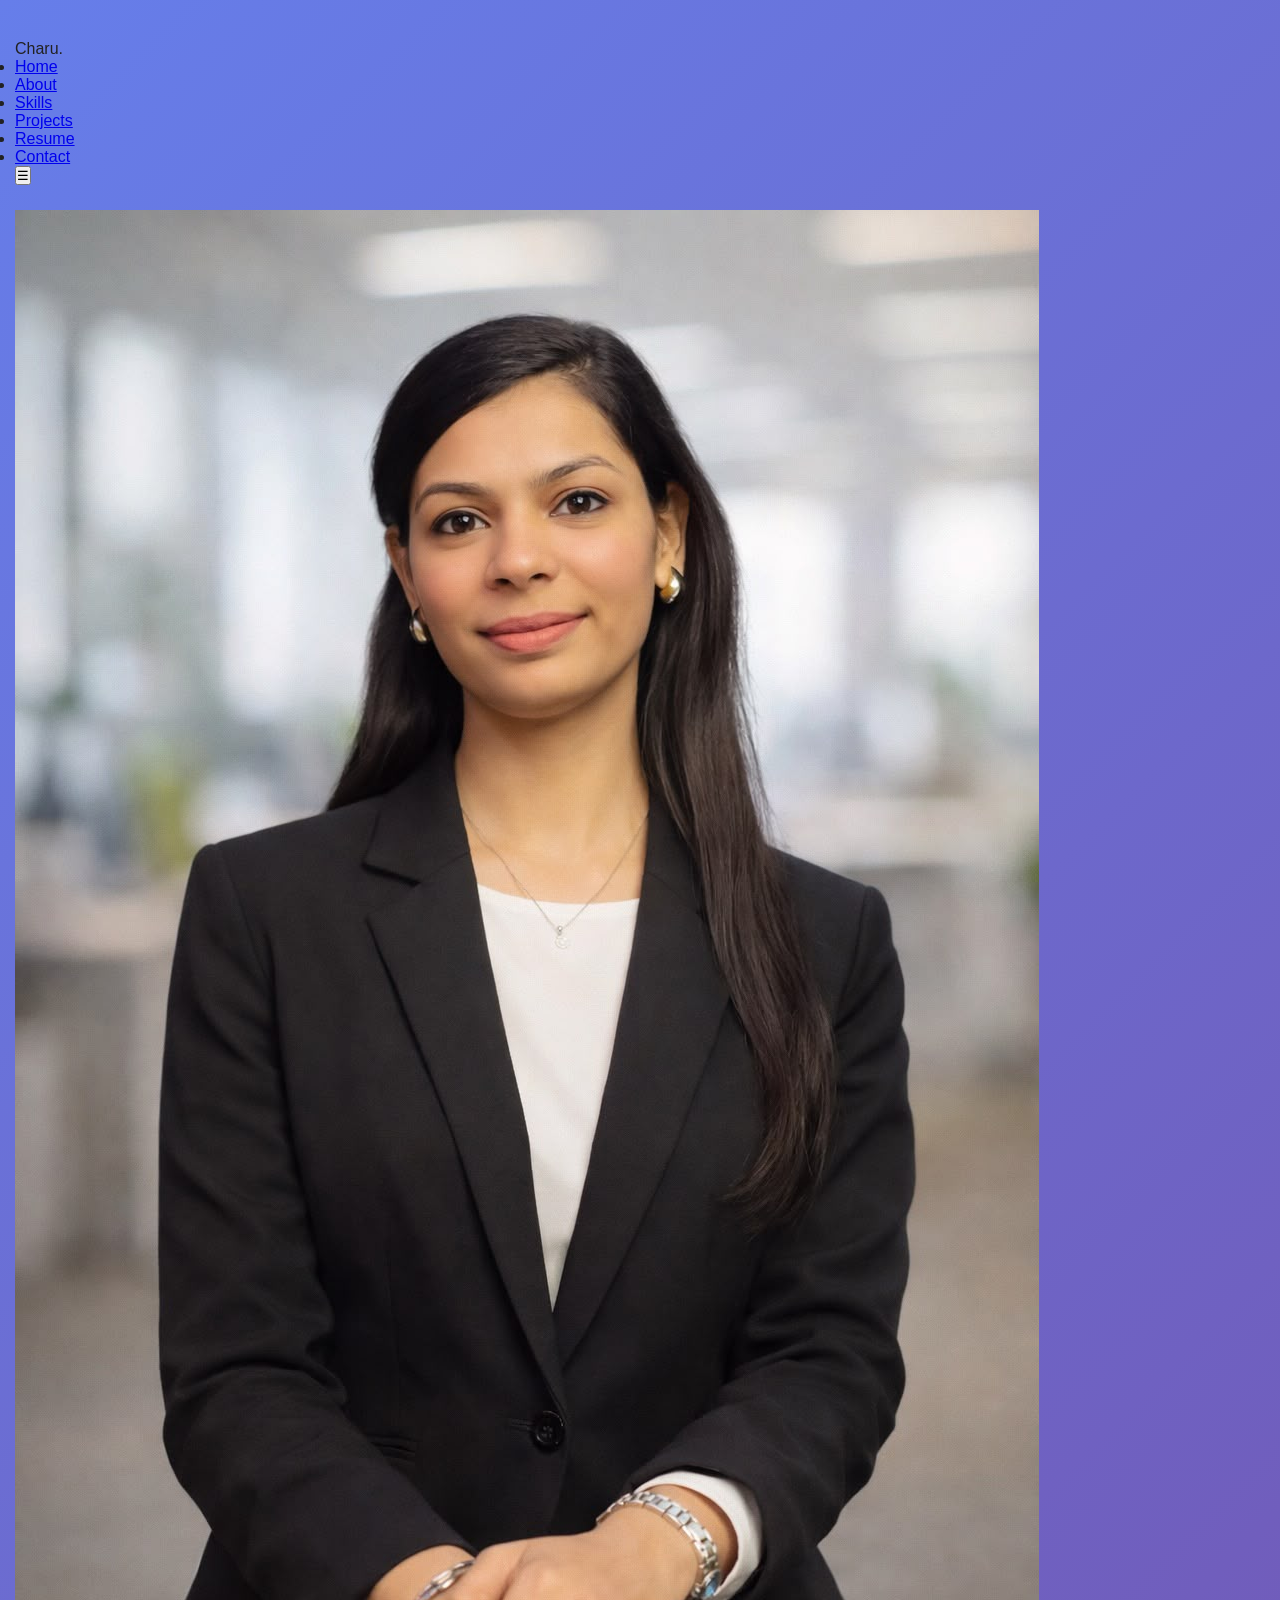
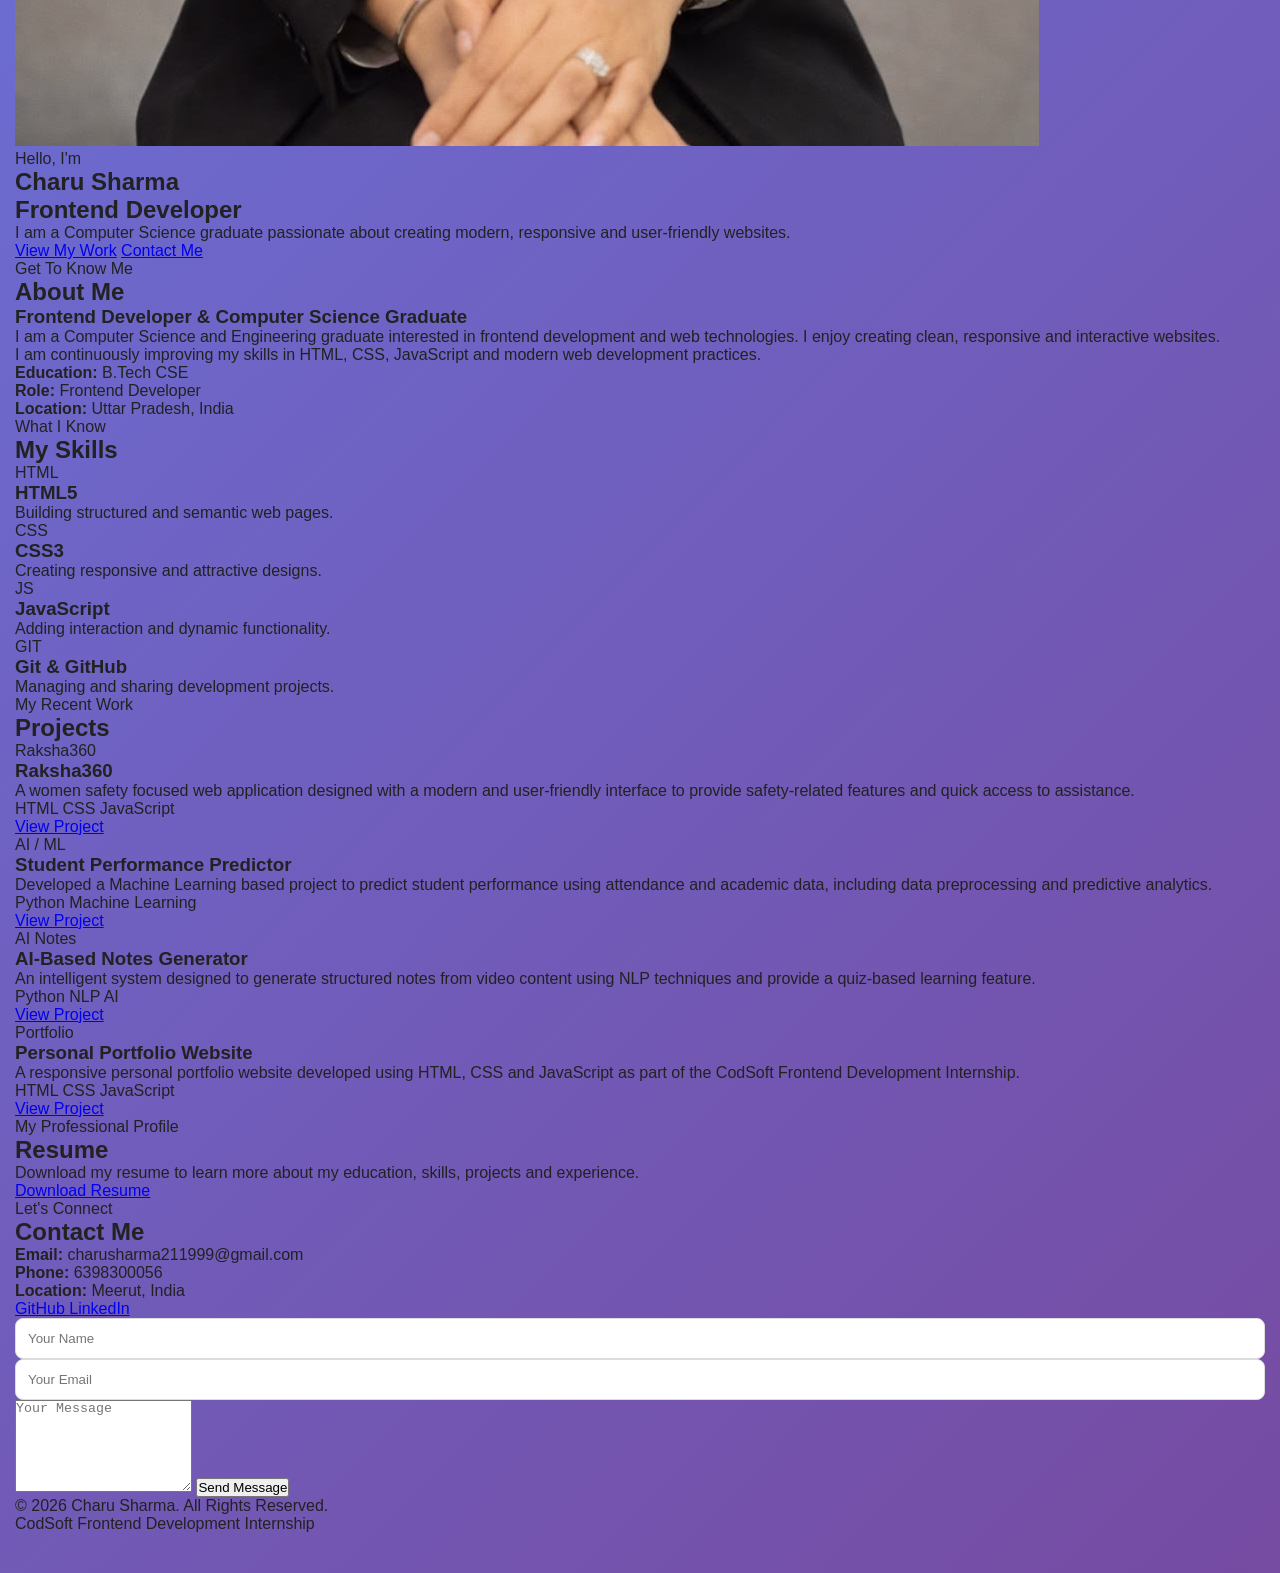
==== commit a46b3bd9: "Add files via upload" ====
--- a/index.html
+++ b/index.html
@@ -1,99 +1,389 @@
-
 <!DOCTYPE html>
 <html lang="en">
 <head>
     <meta charset="UTF-8">
     <meta name="viewport" content="width=device-width, initial-scale=1.0">
-    <title>Charu's Todo List</title>
+
+    <title>Charu Sharma | Frontend Developer</title>
+
     <link rel="stylesheet" href="style.css">
 </head>
 
 <body>
 
-    <div class="app">
-
-        <header>
-            <div>
-                <h1>My Todo List</h1>
-                <p>Organize your day, one task at a time.</p>
-            </div>
-
-            <button id="themeBtn" class="theme-btn">🌙</button>
-        </header>
-
-        <!-- Statistics -->
-        <div class="stats">
-            <div class="stat-card">
-                <h3 id="totalCount">0</h3>
-                <p>Total</p>
-            </div>
-
-            <div class="stat-card">
-                <h3 id="pendingCount">0</h3>
-                <p>Pending</p>
-            </div>
-
-            <div class="stat-card">
-                <h3 id="completedCount">0</h3>
-                <p>Completed</p>
-            </div>
-        </div>
-
-        <!-- Add Task -->
-        <div class="task-form">
+    <!-- Navigation Bar -->
+    <header>
+        <nav class="navbar">
+
+            <div class="logo">Charu<span>.</span></div>
+
+            <ul class="nav-links">
+                <li><a href="#home">Home</a></li>
+                <li><a href="#about">About</a></li>
+                <li><a href="#skills">Skills</a></li>
+                <li><a href="#projects">Projects</a></li>
+                <li><a href="#resume">Resume</a></li>
+                <li><a href="#contact">Contact</a></li>
+            </ul>
+
+            <button class="menu-btn" onclick="toggleMenu()">☰</button>
+
+        </nav>
+    </header>
+
+
+    <!-- Home Section -->
+    <section id="home" class="hero">
+
+        <div class="hero-content">
+
+            <img src="profile.jpg" alt="Charu Sharma" class="profile-photo">
+
+            <p class="small-text">Hello, I'm</p>
+
+            <h1>Charu Sharma</h1>
+
+            <h2>Frontend Developer</h2>
+
+            <p>
+                I am a Computer Science graduate passionate about
+                creating modern, responsive and user-friendly websites.
+            </p>
+
+            <div class="hero-buttons">
+                <a href="#projects" class="btn">View My Work</a>
+                <a href="#contact" class="btn outline-btn">Contact Me</a>
+            </div>
+
+        </div>
+
+    </section>
+
+
+    <!-- About Section -->
+    <section id="about" class="section">
+
+        <div class="section-title">
+            <p>Get To Know Me</p>
+            <h2>About Me</h2>
+        </div>
+
+        <div class="about-content">
+
+            <div class="about-text">
+
+                <h3>Frontend Developer & Computer Science Graduate</h3>
+
+                <p>
+                    I am a Computer Science and Engineering graduate
+                    interested in frontend development and web technologies.
+                    I enjoy creating clean, responsive and interactive
+                    websites.
+                </p>
+
+                <p>
+                    I am continuously improving my skills in HTML, CSS,
+                    JavaScript and modern web development practices.
+                </p>
+
+                <div class="about-info">
+                    <p><strong>Education:</strong> B.Tech CSE</p>
+                    <p><strong>Role:</strong> Frontend Developer</p>
+                    <p><strong>Location:</strong> Uttar Pradesh, India</p>
+                </div>
+
+            </div>
+
+        </div>
+
+    </section>
+
+
+    <!-- Skills Section -->
+    <section id="skills" class="section skills-section">
+
+        <div class="section-title">
+            <p>What I Know</p>
+            <h2>My Skills</h2>
+        </div>
+
+        <div class="skills-container">
+
+            <div class="skill-card">
+                <div class="skill-icon">HTML</div>
+                <h3>HTML5</h3>
+                <p>Building structured and semantic web pages.</p>
+            </div>
+
+            <div class="skill-card">
+                <div class="skill-icon">CSS</div>
+                <h3>CSS3</h3>
+                <p>Creating responsive and attractive designs.</p>
+            </div>
+
+            <div class="skill-card">
+                <div class="skill-icon">JS</div>
+                <h3>JavaScript</h3>
+                <p>Adding interaction and dynamic functionality.</p>
+            </div>
+
+            <div class="skill-card">
+                <div class="skill-icon">GIT</div>
+                <h3>Git & GitHub</h3>
+                <p>Managing and sharing development projects.</p>
+            </div>
+
+        </div>
+
+    </section>
+
+
+    <!-- Projects Section -->
+    <!-- Projects Section -->
+<section id="projects" class="section">
+
+    <div class="section-title">
+        <p>My Recent Work</p>
+        <h2>Projects</h2>
+    </div>
+
+    <div class="projects-container">
+
+        <!-- Project 1: Raksha360 -->
+        <div class="project-card">
+
+            <div class="project-image">
+                Raksha360
+            </div>
+
+            <div class="project-content">
+
+                <h3>Raksha360</h3>
+
+                <p>
+                    A women safety focused web application designed
+                    with a modern and user-friendly interface to provide
+                    safety-related features and quick access to assistance.
+                </p>
+
+                <div class="project-tags">
+                    <span>HTML</span>
+                    <span>CSS</span>
+                    <span>JavaScript</span>
+                </div>
+
+                <a href="#" class="project-btn">
+                    View Project
+                </a>
+
+            </div>
+
+        </div>
+
+
+        <!-- Project 2: Student Performance Predictor -->
+        <div class="project-card">
+
+            <div class="project-image">
+                AI / ML
+            </div>
+
+            <div class="project-content">
+
+                <h3>Student Performance Predictor</h3>
+
+                <p>
+                    Developed a Machine Learning based project to predict
+                    student performance using attendance and academic data,
+                    including data preprocessing and predictive analytics.
+                </p>
+
+                <div class="project-tags">
+                    <span>Python</span>
+                    <span>Machine Learning</span>
+                </div>
+
+                <a href="#" class="project-btn">
+                    View Project
+                </a>
+
+            </div>
+
+        </div>
+
+
+        <!-- Project 3: AI-Based Notes Generator -->
+        <div class="project-card">
+
+            <div class="project-image">
+                AI Notes
+            </div>
+
+            <div class="project-content">
+
+                <h3>AI-Based Notes Generator</h3>
+
+                <p>
+                    An intelligent system designed to generate structured
+                    notes from video content using NLP techniques and
+                    provide a quiz-based learning feature.
+                </p>
+
+                <div class="project-tags">
+                    <span>Python</span>
+                    <span>NLP</span>
+                    <span>AI</span>
+                </div>
+
+                <a href="#" class="project-btn">
+                    View Project
+                </a>
+
+            </div>
+
+        </div>
+
+
+        <!-- Project 4: Personal Portfolio -->
+        <div class="project-card">
+
+            <div class="project-image">
+                Portfolio
+            </div>
+
+            <div class="project-content">
+
+                <h3>Personal Portfolio Website</h3>
+
+                <p>
+                    A responsive personal portfolio website developed
+                    using HTML, CSS and JavaScript as part of the
+                    CodSoft Frontend Development Internship.
+                </p>
+
+                <div class="project-tags">
+                    <span>HTML</span>
+                    <span>CSS</span>
+                    <span>JavaScript</span>
+                </div>
+
+                <a href="#home" class="project-btn">
+                    View Project
+                </a>
+
+            </div>
+
+        </div>
+
+    </div>
+
+</section>
+
+
+    <!-- Resume Section -->
+    <section id="resume" class="section resume-section">
+
+        <div class="section-title">
+            <p>My Professional Profile</p>
+            <h2>Resume</h2>
+        </div>
+
+        <p>
+            Download my resume to learn more about my education,
+            skills, projects and experience.
+        </p>
+
+        <a href="resume.pdf" download class="btn">
+            Download Resume
+        </a>
+
+    </section>
+
+
+    <!-- Contact Section -->
+    <section id="contact" class="section contact-section">
+
+        <div class="section-title">
+            <p>Let's Connect</p>
+            <h2>Contact Me</h2>
+        </div>
+
+        <div class="contact-info">
+
+    <p>
+        <strong>Email:</strong>
+        charusharma211999@gmail.com
+    </p>
+
+    <p>
+        <strong>Phone:</strong>
+        6398300056
+    </p>
+
+    <p>
+        <strong>Location:</strong>
+        Meerut, India
+    </p>
+
+</div>
+
+        <div class="social-links">
+
+    <a href="https://github.com/" target="_blank" class="social-btn">
+        GitHub
+    </a>
+
+    <a href="https://www.linkedin.com/in/charu-sharma-54b34525b/" target="_blank" class="social-btn">
+        LinkedIn
+    </a>
+
+</div>
+
+        <form id="contactForm" class="contact-form">
 
             <input
                 type="text"
-                id="taskInput"
-                placeholder="Enter your task..."
-                maxlength="100"
+                id="name"
+                placeholder="Your Name"
+                required
             >
 
-            <select id="categoryInput">
-                <option value="Personal">Personal</option>
-                <option value="Work">Work</option>
-                <option value="Study">Study</option>
-                <option value="Other">Other</option>
-            </select>
-
-            <select id="priorityInput">
-                <option value="Low">Low Priority</option>
-                <option value="Medium" selected>Medium Priority</option>
-                <option value="High">High Priority</option>
-            </select>
-
-            <input type="date" id="dateInput">
-
-            <button id="addBtn">Add Task</button>
-
-        </div>
-
-        <!-- Search and Filter -->
-        <div class="controls">
-
             <input
-                type="text"
-                id="searchInput"
-                placeholder="🔎 Search tasks..."
+                type="email"
+                id="email"
+                placeholder="Your Email"
+                required
             >
 
-            <select id="filterInput">
-                <option value="all">All Tasks</option>
-                <option value="pending">Pending</option>
-                <option value="completed">Completed</option>
-                <option value="high">High Priority</option>
-            </select>
-
-        </div>
-
-        <!-- Task List -->
-        <div id="emptyMessage" class="empty-message">
-            No tasks found. Add your first task!
-        </div>
-
-        <ul id="taskList"></ul>
-
-    </div>
+            <textarea
+                id="message"
+                rows="6"
+                placeholder="Your Message"
+                required
+            ></textarea>
+
+            <button type="submit" class="btn">
+                Send Message
+            </button>
+
+        </form>
+
+    </section>
+
+
+    <!-- Footer -->
+    <footer>
+
+        <p>
+            © 2026 Charu Sharma. All Rights Reserved.
+        </p>
+
+        <p>
+            CodSoft Frontend Development Internship
+        </p>
+
+    </footer>
+
 
     <script src="script.js"></script>
 
